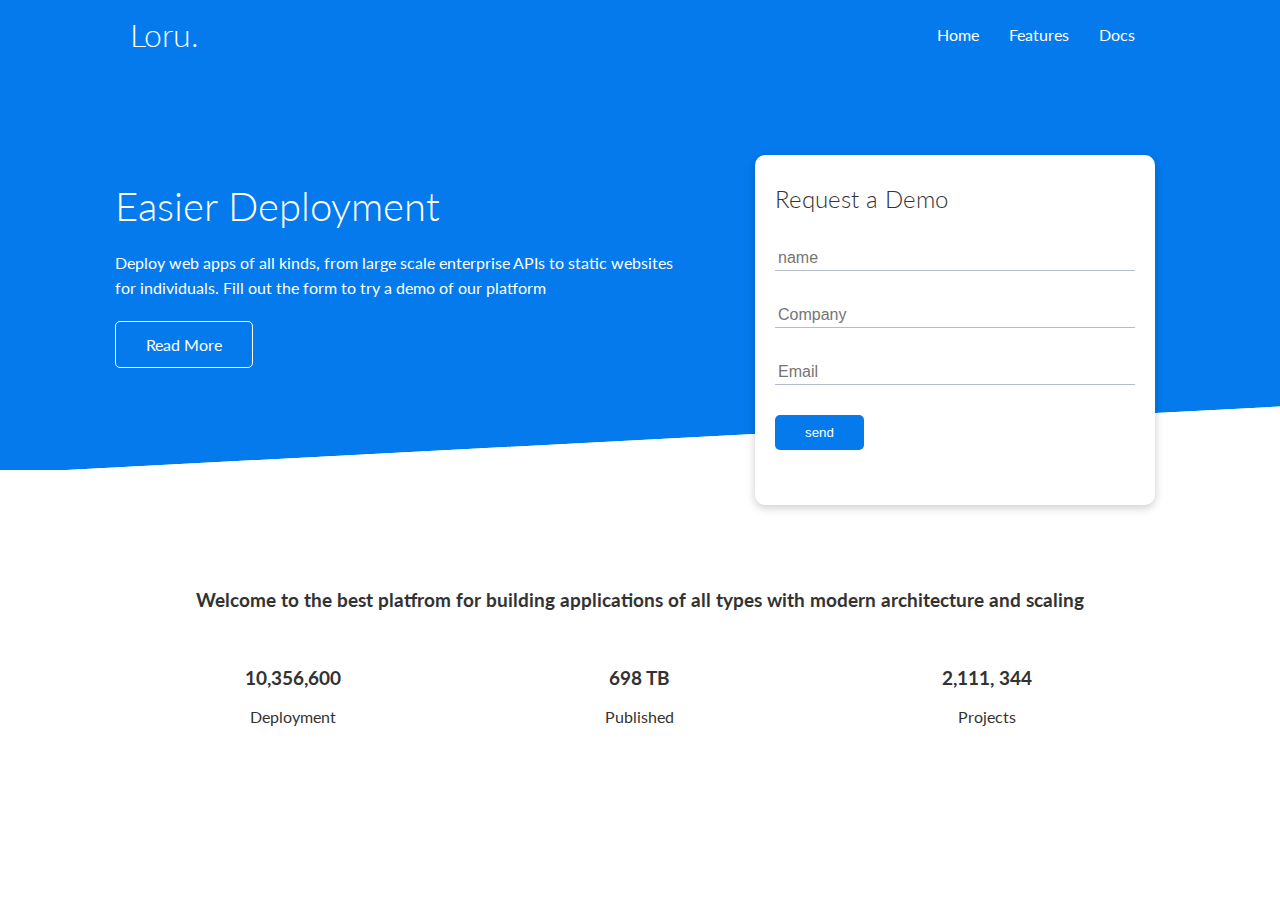
==== index.html @ 3fe9a8a3 "init" ====
<!DOCTYPE html>
<html lang="en">
<head>
    <meta charset="UTF-8">
    <meta name="viewport" content="width=device-width, initial-scale=1.0">
    <link rel="stylesheet" href="css/style.css">
    <link rel="stylesheet" href="css/utilities.css">
    <link rel="stylesheet" href="https://cdnjs.cloudflare.com/ajax/libs/font-awesome/5.15.1/css/all.min.css" integrity="sha512-+4zCK9k+qNFUR5X+cKL9EIR+ZOhtIloNl9GIKS57V1MyNsYpYcUrUeQc9vNfzsWfV28IaLL3i96P9sdNyeRssA==" crossorigin="anonymous" />
    <title>Lou | Cloud Hosting For Everyone</title>
</head>
<body>
    <!-- Navbar -->
    <div class="navbar">
        <div class="container flex">
            <h1 class="logo">Loru.</h1>
            <nav>
                <ul>
                    <li><a href="index.html">Home</a></li>
                    <li><a href="features.html">Features</a></li>
                    <li><a href="docs.html">Docs</a></li>
                </ul>
            </nav>
        </div>
    </div>

    <!-- Showcase -->
    <section class="showcase">
        <div class="container grid">
            <div class="showcase-text">
                <h1>Easier Deployment</h1>
                <p>Deploy web apps of all kinds, from large scale enterprise APIs to static websites for individuals. Fill out the form to try a demo of our platform</p>
                <a href="features.html" class="btn btn-outline">Read More</a>
            </div>

            <div class="showcase-form card">
                <h2>Request a Demo</h2>
                <form>
                    <div class="form-control">
                        <input type="text" name="name" placeholder="name" required>
                    </div>

                    <div class="form-control">
                        <input type="text" name="company" placeholder="Company" required>
                    </div>

                    <div class="form-control">
                        <input type="text" name="email" placeholder="Email" required>
                    </div>

                    <input type="submit" value="send" class="btn btn-primary">

                </form>
            </div>
        </div>
    </section>

    <!-- Stats -->
    <div class="stats">
        <div class="container">
            <h3 class="stats-heading text-center my-1">
                Welcome to the best platfrom for building applications of all types with modern architecture and scaling
            </h3>
            <div class="grid grid-3 text-center my-4">
                <div>
                    <i class="fas fa-server fa-3x"> </i>
                    <h3>10,356,600</h3>
                    <p class="text-secondary">Deployment</p>
                </div>
                <div>
                    <i class="fas fa-upload fa-3x"> </i>
                    <h3>698 TB</h3>
                    <p class="text-secondary">Published</p>
                </div>
                <div>
                    <i class="fas fa-project-diagram fa-3x"> </i>
                    <h3>2,111, 344</h3>
                    <p class="text-secondary">Projects</p>
                </div>
            </div>
        </div>
    </div>
</body>
</html>
---- css/style.css ----
@import url("https://fonts.googleapis.com/css2?family=Lato:wght@300&display=swap");
* {
  -webkit-box-sizing: border-box;
          box-sizing: border-box;
  padding: 0;
  margin: 0;
}

body {
  font-family: 'Lato', sans-serif;
  color: #333;
  line-height: 1.6;
}

ul {
  list-style-type: none;
}

a {
  text-decoration: none;
  color: #333;
}

h1, h2 {
  font-weight: 300;
  line-height: 1.2;
  margin: 10px 0;
}

p {
  margin: 10px 0;
}

img {
  width: 100%;
}

/* navbar */
.navbar {
  background-color: #047aed;
  color: #fff;
  height: 70px;
}

.navbar .flex {
  -webkit-box-pack: justify;
      -ms-flex-pack: justify;
          justify-content: space-between;
}

.navbar ul {
  display: -webkit-box;
  display: -ms-flexbox;
  display: flex;
}

.navbar a {
  color: #fff;
  padding: 10px;
  margin: 0 5px;
}

.navbar a:hover {
  border-bottom: 2px #fff solid;
}

.showcase {
  height: 400px;
  background-color: #047aed;
  color: #fff;
  position: relative;
}

.showcase h1 {
  font-size: 40px;
}

.showcase p {
  margin: 20px 0;
}

.showcase .grid {
  -ms-grid-columns: 55% 45%;
      grid-template-columns: 55% 45%;
  gap: 30px;
  overflow: visible;
}

.showcase-form {
  position: relative;
  top: 60px;
  height: 350px;
  width: 400px;
  padding: 40px;
  z-index: 100;
  justify-self: flex-end;
}

.showcase-form .form-control {
  margin: 30px 0;
}

.showcase-form input[type='text'],
.showcase-form input[type='email'] {
  border: 0;
  border-bottom: 1px solid #b4becb;
  width: 100%;
  padding: 3px;
  font-size: 16px;
}

.showcase-form input:focus {
  outline: none;
}

.showcase::before,
.showcase::after {
  content: '';
  position: absolute;
  height: 100px;
  bottom: -70px;
  right: 0;
  left: 0;
  background-color: #fff;
  transform: skewY(-3deg);
  -webkit-transform: skewY(-3deg);
  -moz-transform: skewY(-3deg);
  -ms-transform: skewY(-3deg);
}

.stats {
  padding-top: 100px;
}

.container {
  max-width: 1100px;
  margin: 0 auto;
  overflow: auto;
  padding: 0 40px;
}

.flex {
  display: -webkit-box;
  display: -ms-flexbox;
  display: flex;
  -webkit-box-pack: center;
      -ms-flex-pack: center;
          justify-content: center;
  -webkit-box-align: center;
      -ms-flex-align: center;
          align-items: center;
  height: 100%;
}

.grid {
  display: -ms-grid;
  display: grid;
  -ms-grid-columns: (1fr)[2];
      grid-template-columns: repeat(2, 1fr);
  gap: 20px;
  -webkit-box-pack: center;
      -ms-flex-pack: center;
          justify-content: center;
  -webkit-box-align: center;
      -ms-flex-align: center;
          align-items: center;
  height: 100%;
}

.card {
  background-color: #fff;
  border-radius: 10px;
  -webkit-box-shadow: 0 3px 10px rgba(0, 0, 0, 0.2);
          box-shadow: 0 3px 10px rgba(0, 0, 0, 0.2);
  padding: 20px;
  margin: 10px;
  color: #333;
}

.btn {
  display: inline-block;
  padding: 10px 30px;
  cursor: pointer;
  background-color: #047aed;
  color: #fff;
  border: none;
  border-radius: 5px;
}

.btn:hover {
  -webkit-transform: scale(0.98);
          transform: scale(0.98);
}

.btn-outline {
  background-color: transparent;
  border: 1px #fff solid;
}

.grid-3 {
  -ms-grid-columns: (1fr)[3];
      grid-template-columns: repeat(3, 1fr);
}
/*# sourceMappingURL=style.css.map */
---- css/utilities.css ----
.container {
  max-width: 1100px;
  margin: 0 auto;
  overflow: auto;
  padding: 0 40px;
}

.flex {
  display: -webkit-box;
  display: -ms-flexbox;
  display: flex;
  -webkit-box-pack: center;
      -ms-flex-pack: center;
          justify-content: center;
  -webkit-box-align: center;
      -ms-flex-align: center;
          align-items: center;
  height: 100%;
}

.grid {
  display: -ms-grid;
  display: grid;
  -ms-grid-columns: (1fr)[2];
      grid-template-columns: repeat(2, 1fr);
  gap: 20px;
  -webkit-box-pack: center;
      -ms-flex-pack: center;
          justify-content: center;
  -webkit-box-align: center;
      -ms-flex-align: center;
          align-items: center;
  height: 100%;
}

.card {
  background-color: #fff;
  border-radius: 10px;
  -webkit-box-shadow: 0 3px 10px rgba(0, 0, 0, 0.2);
          box-shadow: 0 3px 10px rgba(0, 0, 0, 0.2);
  padding: 20px;
  margin: 10px;
  color: #333;
}

.btn {
  display: inline-block;
  padding: 10px 30px;
  cursor: pointer;
  background-color: #047aed;
  color: #fff;
  border: none;
  border-radius: 5px;
}

.btn:hover {
  -webkit-transform: scale(0.98);
          transform: scale(0.98);
}

.btn-outline {
  background-color: transparent;
  border: 1px #fff solid;
}

.grid-3 {
  -ms-grid-columns: (1fr)[3];
      grid-template-columns: repeat(3, 1fr);
}

.text-center {
  text-align: center;
}

.my-1 {
  margin: 1rem 0;
}

.my-2 {
  margin: 1.5rem 0;
}

.my-3 {
  margin: 2rem 0;
}

.my-4 {
  margin: 3rem 0;
}

.my-5 {
  margin: 4rem 0;
}

.m-1 {
  margin: 1rem;
}

.m-2 {
  margin: 1.5rem;
}

.m-3 {
  margin: 2rem;
}

.m-4 {
  margin: 3rem;
}

.m-5 {
  margin: 4rem;
}
/*# sourceMappingURL=utilities.css.map */
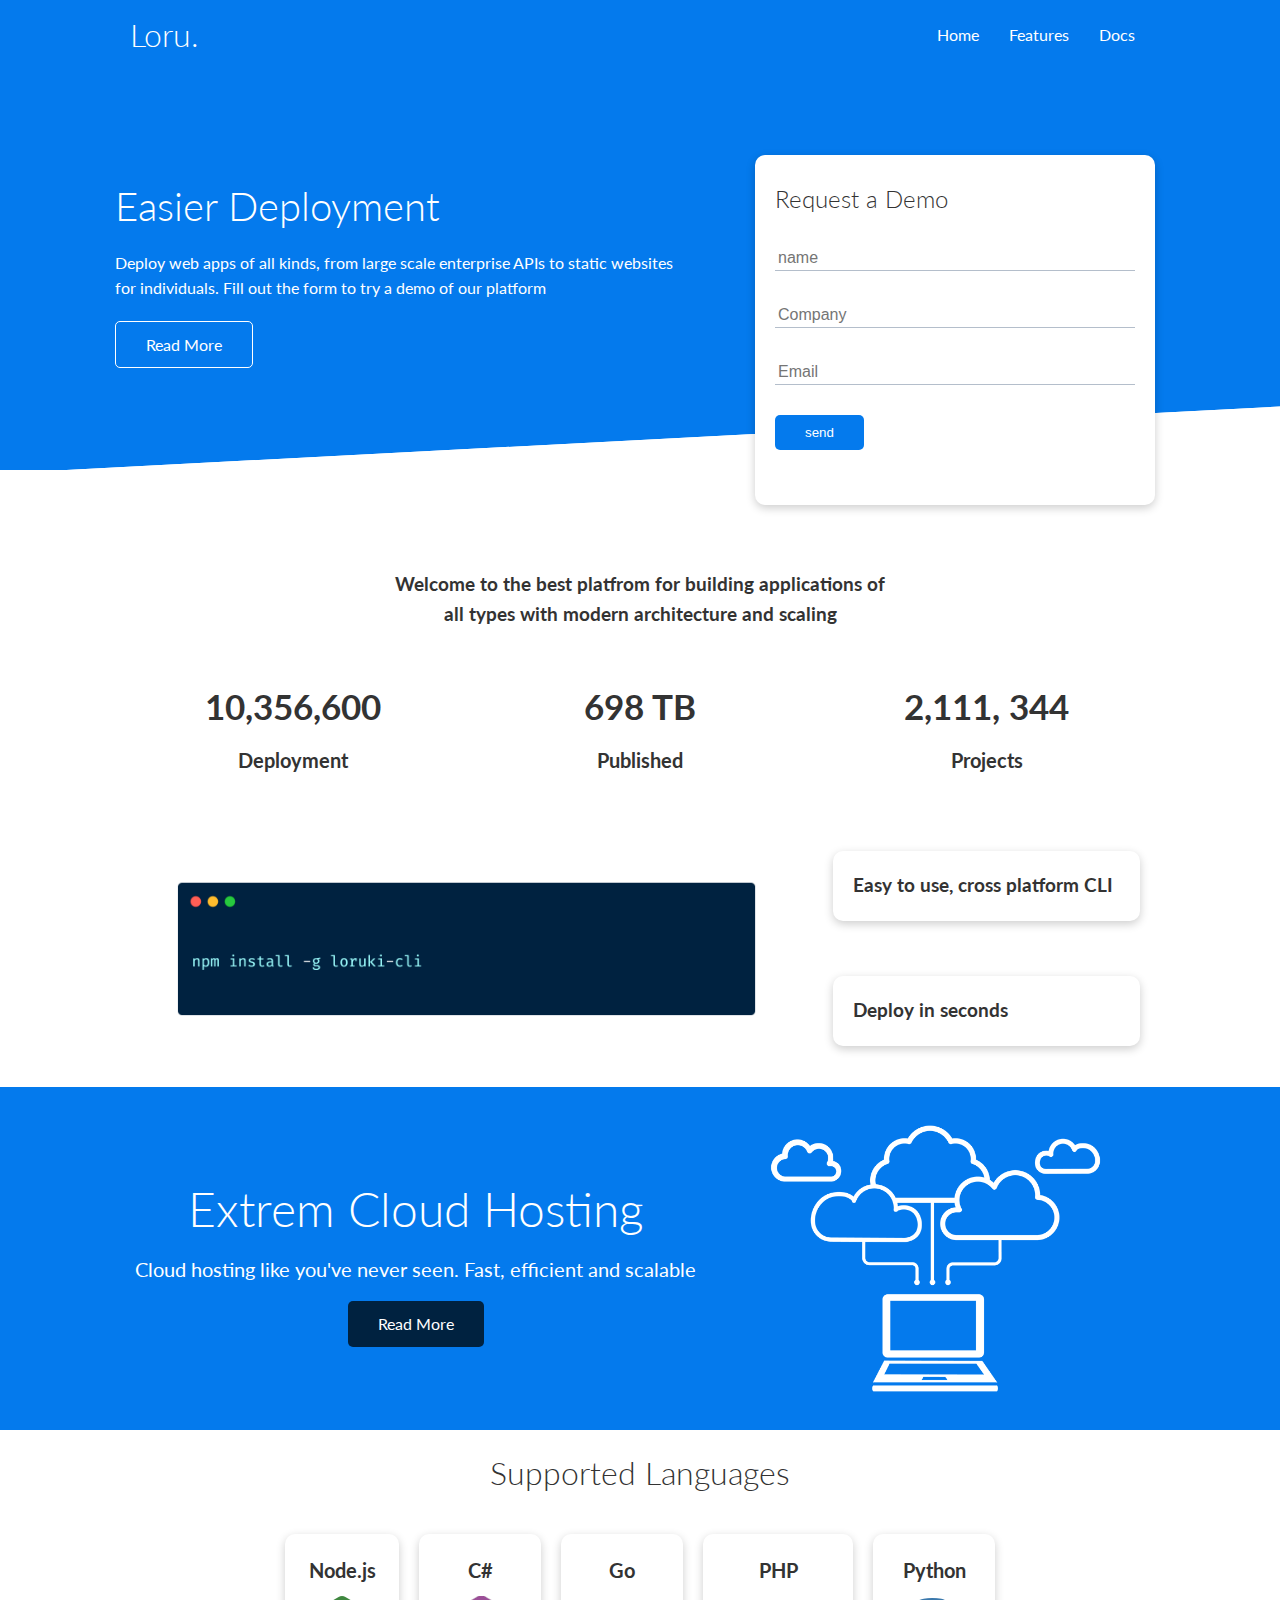
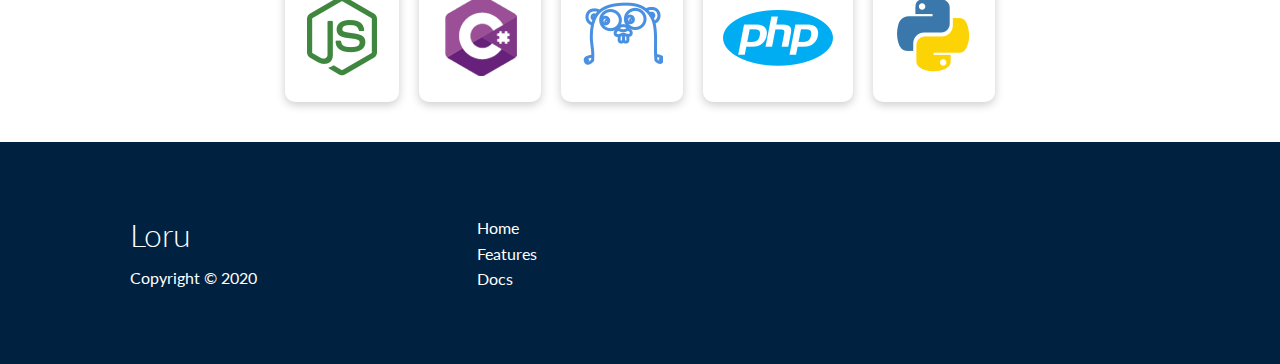
==== commit d1053c10: "init 2" ====
--- a/index.html
+++ b/index.html
@@ -55,9 +55,9 @@
     </section>
 
     <!-- Stats -->
-    <div class="stats">
+    <section class="stats">
         <div class="container">
-            <h3 class="stats-heading text-center my-1">
+            <h3 class="stats-heading text-center ">
                 Welcome to the best platfrom for building applications of all types with modern architecture and scaling
             </h3>
             <div class="grid grid-3 text-center my-4">
@@ -78,6 +78,91 @@
                 </div>
             </div>
         </div>
-    </div>
+    </section>
+
+    <!-- CLI -->
+
+    <section class="cli">
+        <div class="container grid">
+            <img src="images/cli.png" alt="">
+            <div class="card">
+                <h3>Easy to use, cross platform CLI</h3>
+            </div>
+
+            <div class="card">
+                <h3>Deploy in seconds</h3>
+            </div>
+
+        </div>
+    </section>
+
+    <!-- Cloud -->
+    <section class="cloud bg-primary my-2 py-2">
+        <div class="container grid">
+            <div class="text-center">
+                <h2 class="lg">Extrem Cloud Hosting</h2>
+                <p class="lead my-1">Cloud hosting like you've never seen.
+                    Fast, efficient and scalable
+                </p>
+                <a href="features.html" class="btn btn-dark">Read More</a>
+            </div>
+            <img src="images/cloud.png" alt="">
+        </div>
+
+    </section>
+
+    <section class="languages">
+        <h2 class="md text-center my-2">
+            Supported Languages
+        </h2>
+        <div class="container flex">
+            <div class="card">
+                <h4>Node.js</h4>
+                <img src="images/node.png" alt="">
+            </div>
+
+            <div class="card">
+                <h4>C#</h4>
+                <img src="images/csharp.png" alt="">
+            </div>
+
+            <div class="card">
+                <h4>Go</h4>
+                <img src="images/go.png" alt="">
+            </div>
+
+            <div class="card">
+                <h4>PHP</h4>
+                <img src="images/php.png" alt="">
+            </div>
+
+            <div class="card">
+                <h4>Python</h4>
+                <img src="images/python.png" alt="">
+            </div>
+        </div>
+    </section>
+
+    <!-- Footer -->
+    <footer class="footer bg-dark py-5">
+        <div class="container grid grid-3">
+            <div>
+                <h1>Loru</h1>
+                <p>Copyright &copy; 2020</p>
+            </div>
+            <nav>
+                <ul>
+                    <li><a href="index.html">Home</a></li>
+                    <li><a href="features.html">Features</a></li>
+                    <li><a href="docs.html">Docs</a></li>
+                </ul>
+            </nav>
+            <div class="social">
+                <a href="#"><i class="fab fa-github fa-2x"></i></a>
+                <a href="#"><i class="fab fa-facebook fa-2x"></i></a>
+                <a href="#"><i class="fab fa-twitter fa-2x"></i></a>
+            </div>
+        </div>
+    </footer>
 </body>
 </html>--- a/css/style.css
+++ b/css/style.css
@@ -132,73 +132,113 @@
   padding-top: 100px;
 }
 
-.container {
-  max-width: 1100px;
-  margin: 0 auto;
-  overflow: auto;
-  padding: 0 40px;
-}
-
-.flex {
-  display: -webkit-box;
-  display: -ms-flexbox;
-  display: flex;
-  -webkit-box-pack: center;
-      -ms-flex-pack: center;
-          justify-content: center;
-  -webkit-box-align: center;
-      -ms-flex-align: center;
-          align-items: center;
-  height: 100%;
-}
-
-.grid {
-  display: -ms-grid;
-  display: grid;
-  -ms-grid-columns: (1fr)[2];
-      grid-template-columns: repeat(2, 1fr);
-  gap: 20px;
-  -webkit-box-pack: center;
-      -ms-flex-pack: center;
-          justify-content: center;
-  -webkit-box-align: center;
-      -ms-flex-align: center;
-          align-items: center;
-  height: 100%;
-}
-
-.card {
-  background-color: #fff;
-  border-radius: 10px;
-  -webkit-box-shadow: 0 3px 10px rgba(0, 0, 0, 0.2);
-          box-shadow: 0 3px 10px rgba(0, 0, 0, 0.2);
-  padding: 20px;
-  margin: 10px;
-  color: #333;
-}
-
-.btn {
-  display: inline-block;
-  padding: 10px 30px;
-  cursor: pointer;
-  background-color: #047aed;
-  color: #fff;
-  border: none;
-  border-radius: 5px;
-}
-
-.btn:hover {
-  -webkit-transform: scale(0.98);
-          transform: scale(0.98);
-}
-
-.btn-outline {
-  background-color: transparent;
-  border: 1px #fff solid;
-}
-
-.grid-3 {
+.stats-heading {
+  max-width: 500px;
+  margin: auto;
+}
+
+.stats .grid h3 {
+  font-size: 35px;
+}
+
+.stats .grid p {
+  font-size: 20px;
+  font-weight: bold;
+}
+
+.cli .grid {
   -ms-grid-columns: (1fr)[3];
       grid-template-columns: repeat(3, 1fr);
+  -ms-grid-rows: (1fr)[2];
+      grid-template-rows: repeat(2, 1fr);
+}
+
+.cli .grid > *:first-child {
+  -ms-grid-column: 1;
+  -ms-grid-column-span: 2;
+  grid-column: 1/span 2;
+  -ms-grid-row: 1;
+  -ms-grid-row-span: 2;
+  grid-row: 1/span 2;
+}
+
+.cloud .grid {
+  -ms-grid-columns: 4fr 3fr;
+      grid-template-columns: 4fr 3fr;
+}
+
+.languages .flex {
+  -ms-flex-wrap: wrap;
+      flex-wrap: wrap;
+}
+
+.languages .card {
+  text-align: center;
+  margin: 18px 10px 40px;
+  -webkit-transition: -webkit-transform .2s ease-in;
+  transition: -webkit-transform .2s ease-in;
+  transition: transform .2s ease-in;
+  transition: transform .2s ease-in, -webkit-transform .2s ease-in;
+}
+
+.languages .card:hover {
+  -webkit-transform: translateY(-15px);
+          transform: translateY(-15px);
+}
+
+.languages .card h4 {
+  font-size: 20px;
+  margin-bottom: 10px;
+}
+
+.footer .social a {
+  margin: 0 10px;
+}
+
+@media (max-width: 768px) {
+  .grid,
+  .showcase .grid,
+  .cli .grid,
+  .stats .grid,
+  .cloud .grid {
+    -ms-grid-columns: 1fr;
+        grid-template-columns: 1fr;
+    -ms-grid-rows: 1fr;
+        grid-template-rows: 1fr;
+  }
+  .showcase {
+    height: auto;
+  }
+  .showcase-text {
+    text-align: center;
+    margin-top: 40px;
+  }
+  .showcase-form {
+    -ms-grid-column-align: center;
+        justify-self: center;
+    margin: auto;
+  }
+  .cli .grid > *:first-child {
+    -ms-grid-column: 1;
+    grid-column: 1;
+    -ms-grid-row: 1;
+    grid-row: 1;
+  }
+}
+
+@media (max-width: 500px) {
+  .navbar {
+    height: 110px;
+  }
+  .navbar .flex {
+    -webkit-box-orient: vertical;
+    -webkit-box-direction: normal;
+        -ms-flex-direction: column;
+            flex-direction: column;
+  }
+  .navbar ul {
+    padding: 10px;
+    background-color: rgba(0, 0, 0, 0.1);
+  }
 }
 /*# sourceMappingURL=style.css.map */--- a/css/utilities.css
+++ b/css/utilities.css
@@ -63,6 +63,65 @@
   border: 1px #fff solid;
 }
 
+.bg-primary,
+.btn-primary {
+  background-color: #047aed;
+  color: #fff;
+}
+
+.bg-primary a,
+.btn-primary a {
+  color: #fff;
+}
+
+.bg-secondary,
+.btn-secondary {
+  background-color: #047aed;
+  color: #fff;
+}
+
+.bg-secondary a,
+.btn-secondary a {
+  color: #fff;
+}
+
+.bg-dark,
+.btn-dark {
+  background-color: #002240;
+  color: #fff;
+}
+
+.bg-dark a,
+.btn-dark a {
+  color: #fff;
+}
+
+.bg-light,
+.btn-light {
+  background-color: #047aed;
+  color: #333;
+}
+
+.lead {
+  font-size: 20px;
+}
+
+.sm {
+  font-size: 1rem;
+}
+
+.md {
+  font-size: 2rem;
+}
+
+.lg {
+  font-size: 3rem;
+}
+
+.xl {
+  font-size: 4rem;
+}
+
 .grid-3 {
   -ms-grid-columns: (1fr)[3];
       grid-template-columns: repeat(3, 1fr);
@@ -111,4 +170,44 @@
 .m-5 {
   margin: 4rem;
 }
+
+.py-1 {
+  padding: 1rem 0;
+}
+
+.py-2 {
+  padding: 1.5rem 0;
+}
+
+.py-3 {
+  padding: 2rem 0;
+}
+
+.py-4 {
+  padding: 3rem 0;
+}
+
+.py-5 {
+  padding: 4rem 0;
+}
+
+.p-1 {
+  padding: 1rem;
+}
+
+.p-2 {
+  padding: 1.5rem;
+}
+
+.p-3 {
+  padding: 2rem;
+}
+
+.p-4 {
+  padding: 3rem;
+}
+
+.p-5 {
+  padding: 4rem;
+}
 /*# sourceMappingURL=utilities.css.map */